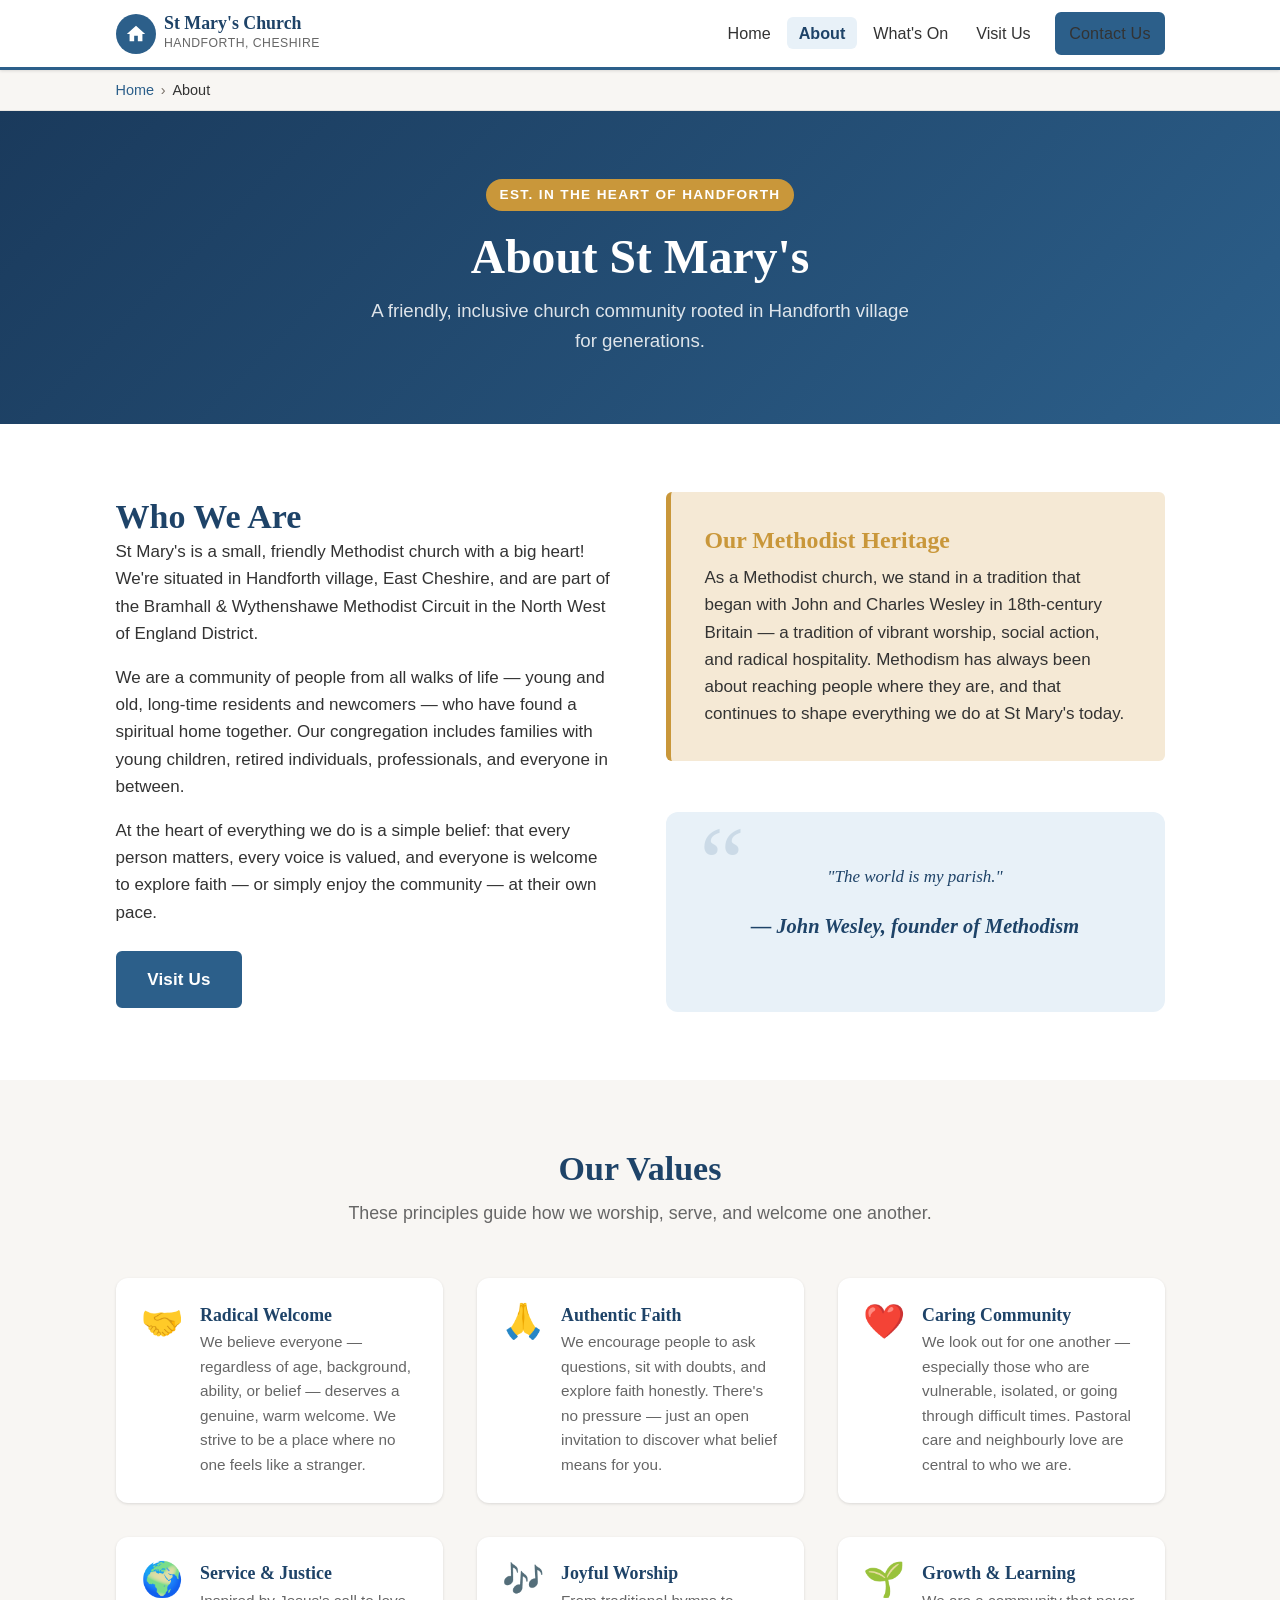
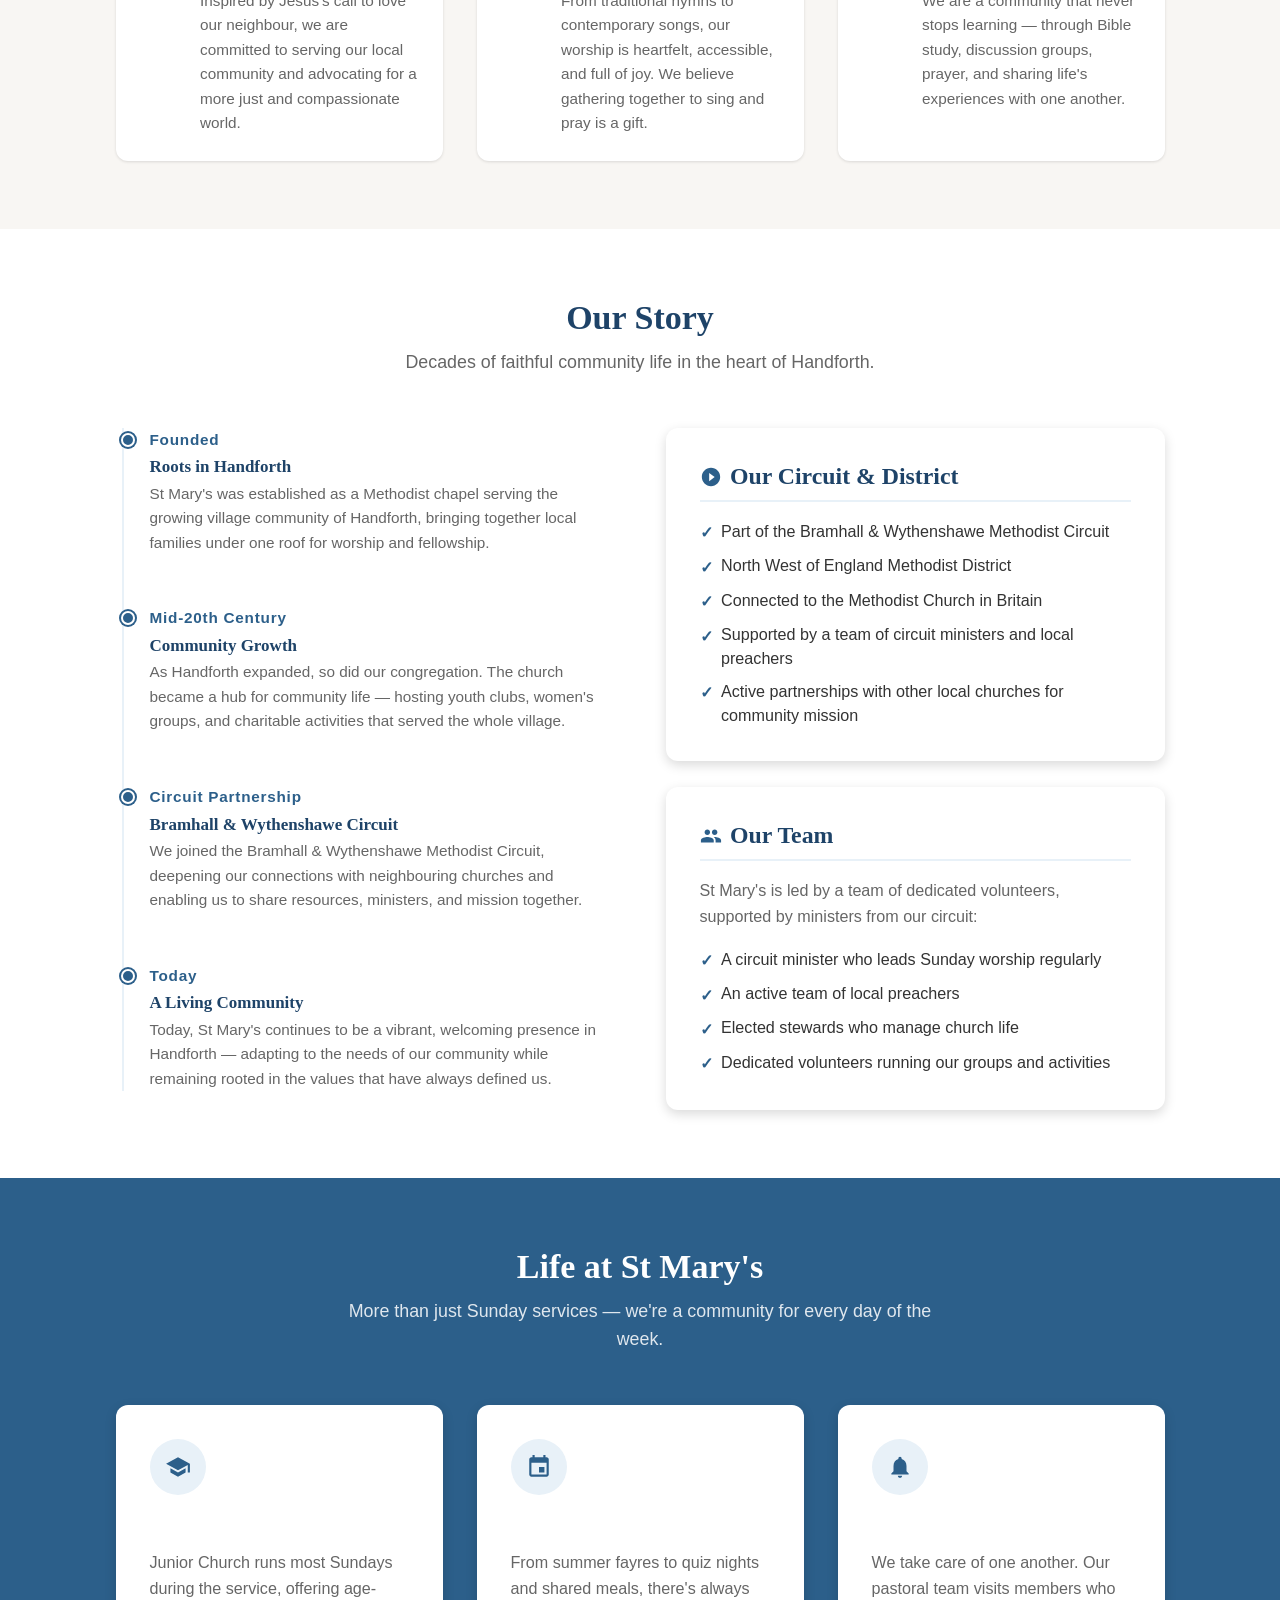
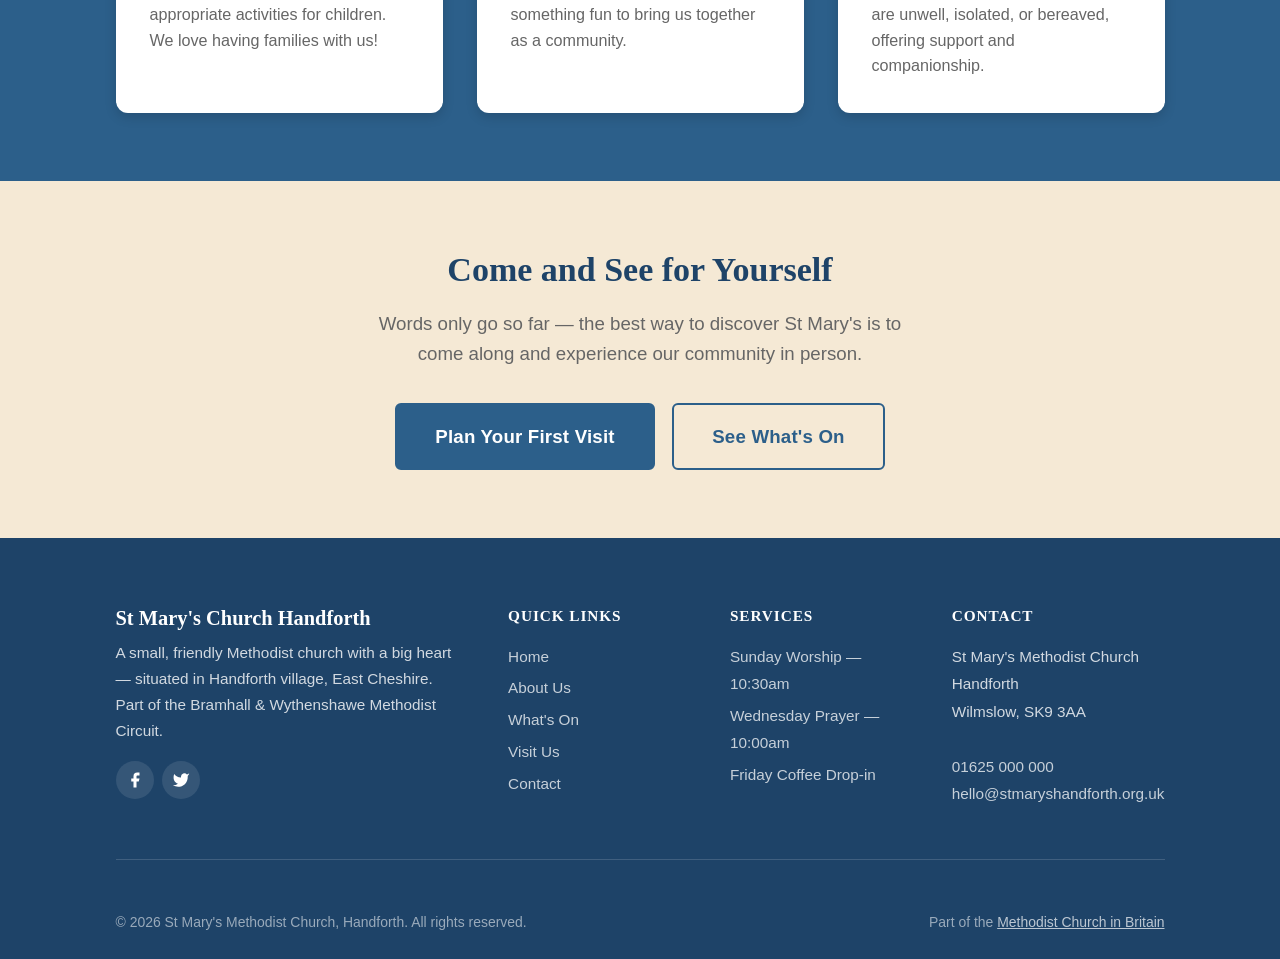
==== about.html @ e6e53d48 "Create multi-page website for St Mary's Church Handforth Agent-Logs-Url: https://github.com/TopG85/s" ====
<!DOCTYPE html>
<html lang="en-GB">
<head>
  <meta charset="UTF-8">
  <meta name="viewport" content="width=device-width, initial-scale=1.0">
  <meta name="description" content="Learn about St Mary's Church Handforth — our history, values, and the welcoming community we have built together in East Cheshire.">
  <title>About Us | St Mary's Church Handforth</title>
  <link rel="stylesheet" href="css/style.css">
</head>
<body>

  <!-- Skip Link -->
  <a class="skip-link" href="#main-content">Skip to main content</a>

  <!-- Navigation -->
  <nav class="site-nav" aria-label="Main navigation">
    <div class="nav-inner">
      <a href="index.html" class="nav-brand" aria-label="St Mary's Church Handforth — Home">
        <div class="nav-brand-icon" aria-hidden="true">
          <svg viewBox="0 0 24 24" xmlns="http://www.w3.org/2000/svg" aria-hidden="true">
            <path d="M10 20v-6h4v6h5v-8h3L12 3 2 12h3v8z"/>
          </svg>
        </div>
        <div class="nav-brand-text">
          <strong>St Mary's Church</strong>
          <span>Handforth, Cheshire</span>
        </div>
      </a>

      <button class="nav-toggle" aria-controls="nav-menu" aria-expanded="false" aria-label="Open navigation menu">
        <div class="hamburger" aria-hidden="true">
          <span></span><span></span><span></span>
        </div>
      </button>

      <ul class="nav-links" id="nav-menu" role="list">
        <li><a href="index.html">Home</a></li>
        <li><a href="about.html" class="active" aria-current="page">About</a></li>
        <li><a href="whats-on.html">What's On</a></li>
        <li><a href="visit.html">Visit Us</a></li>
        <li><a href="contact.html" class="btn btn--primary nav-cta">Contact Us</a></li>
      </ul>
    </div>
  </nav>

  <!-- Breadcrumb -->
  <nav class="breadcrumb" aria-label="Breadcrumb">
    <div class="container">
      <ol role="list">
        <li><a href="index.html">Home</a></li>
        <li><span aria-current="page">About</span></li>
      </ol>
    </div>
  </nav>

  <!-- Main Content -->
  <main id="main-content">

    <!-- Page Hero -->
    <section class="page-hero" aria-labelledby="page-hero-heading">
      <div class="container">
        <div class="hero-eyebrow">Est. in the heart of Handforth</div>
        <h1 id="page-hero-heading">About St Mary's</h1>
        <p>A friendly, inclusive church community rooted in Handforth village for generations.</p>
      </div>
    </section>

    <!-- Introduction -->
    <section class="section" aria-labelledby="intro-heading">
      <div class="container">
        <div class="grid-2" style="align-items:center; gap:3rem;">
          <div>
            <h2 id="intro-heading">Who We Are</h2>
            <p>
              St Mary's is a small, friendly Methodist church with a big heart! We're situated in Handforth
              village, East Cheshire, and are part of the Bramhall &amp; Wythenshawe Methodist Circuit in the
              North West of England District.
            </p>
            <p>
              We are a community of people from all walks of life — young and old, long-time
              residents and newcomers — who have found a spiritual home together. Our congregation
              includes families with young children, retired individuals, professionals, and
              everyone in between.
            </p>
            <p>
              At the heart of everything we do is a simple belief: that every person matters, every
              voice is valued, and everyone is welcome to explore faith — or simply enjoy the
              community — at their own pace.
            </p>
            <a href="visit.html" class="btn btn--primary" style="margin-top:0.5rem;">Visit Us</a>
          </div>

          <div>
            <div class="welcome-banner">
              <h3>Our Methodist Heritage</h3>
              <p>
                As a Methodist church, we stand in a tradition that began with John and Charles
                Wesley in 18th-century Britain — a tradition of vibrant worship, social action,
                and radical hospitality. Methodism has always been about reaching people where
                they are, and that continues to shape everything we do at St Mary's today.
              </p>
            </div>
            <div class="quote-block" style="margin-top:1.5rem;">
              <p style="font-size:1rem;">"The world is my parish."</p>
              <p class="quote-attribution">— John Wesley, founder of Methodism</p>
            </div>
          </div>
        </div>
      </div>
    </section>

    <!-- Our Values -->
    <section class="section section--alt" aria-labelledby="values-heading">
      <div class="container">
        <div class="section-header">
          <h2 id="values-heading">Our Values</h2>
          <p>These principles guide how we worship, serve, and welcome one another.</p>
        </div>

        <div class="grid-2">
          <div class="value-item">
            <div class="value-icon" aria-hidden="true">🤝</div>
            <div>
              <h3>Radical Welcome</h3>
              <p>We believe everyone — regardless of age, background, ability, or belief — deserves a genuine, warm welcome. We strive to be a place where no one feels like a stranger.</p>
            </div>
          </div>

          <div class="value-item">
            <div class="value-icon" aria-hidden="true">🙏</div>
            <div>
              <h3>Authentic Faith</h3>
              <p>We encourage people to ask questions, sit with doubts, and explore faith honestly. There's no pressure — just an open invitation to discover what belief means for you.</p>
            </div>
          </div>

          <div class="value-item">
            <div class="value-icon" aria-hidden="true">❤️</div>
            <div>
              <h3>Caring Community</h3>
              <p>We look out for one another — especially those who are vulnerable, isolated, or going through difficult times. Pastoral care and neighbourly love are central to who we are.</p>
            </div>
          </div>

          <div class="value-item">
            <div class="value-icon" aria-hidden="true">🌍</div>
            <div>
              <h3>Service &amp; Justice</h3>
              <p>Inspired by Jesus's call to love our neighbour, we are committed to serving our local community and advocating for a more just and compassionate world.</p>
            </div>
          </div>

          <div class="value-item">
            <div class="value-icon" aria-hidden="true">🎶</div>
            <div>
              <h3>Joyful Worship</h3>
              <p>From traditional hymns to contemporary songs, our worship is heartfelt, accessible, and full of joy. We believe gathering together to sing and pray is a gift.</p>
            </div>
          </div>

          <div class="value-item">
            <div class="value-icon" aria-hidden="true">🌱</div>
            <div>
              <h3>Growth &amp; Learning</h3>
              <p>We are a community that never stops learning — through Bible study, discussion groups, prayer, and sharing life's experiences with one another.</p>
            </div>
          </div>
        </div>
      </div>
    </section>

    <!-- Our History -->
    <section class="section" aria-labelledby="history-heading">
      <div class="container">
        <div class="section-header">
          <h2 id="history-heading">Our Story</h2>
          <p>Decades of faithful community life in the heart of Handforth.</p>
        </div>

        <div class="grid-2" style="align-items:start; gap:3rem;">
          <div class="timeline" role="list" aria-label="Church history timeline">
            <div class="timeline-item" role="listitem">
              <div class="timeline-year">Founded</div>
              <h3>Roots in Handforth</h3>
              <p>St Mary's was established as a Methodist chapel serving the growing village community of Handforth, bringing together local families under one roof for worship and fellowship.</p>
            </div>
            <div class="timeline-item" role="listitem">
              <div class="timeline-year">Mid-20th Century</div>
              <h3>Community Growth</h3>
              <p>As Handforth expanded, so did our congregation. The church became a hub for community life — hosting youth clubs, women's groups, and charitable activities that served the whole village.</p>
            </div>
            <div class="timeline-item" role="listitem">
              <div class="timeline-year">Circuit Partnership</div>
              <h3>Bramhall &amp; Wythenshawe Circuit</h3>
              <p>We joined the Bramhall &amp; Wythenshawe Methodist Circuit, deepening our connections with neighbouring churches and enabling us to share resources, ministers, and mission together.</p>
            </div>
            <div class="timeline-item" role="listitem">
              <div class="timeline-year">Today</div>
              <h3>A Living Community</h3>
              <p>Today, St Mary's continues to be a vibrant, welcoming presence in Handforth — adapting to the needs of our community while remaining rooted in the values that have always defined us.</p>
            </div>
          </div>

          <div>
            <div class="info-box">
              <h3>
                <svg viewBox="0 0 24 24" aria-hidden="true"><path d="M12 2C6.48 2 2 6.48 2 12s4.48 10 10 10 10-4.48 10-10S17.52 2 12 2zm-2 14.5v-9l6 4.5-6 4.5z"/></svg>
                Our Circuit &amp; District
              </h3>
              <ul class="info-list">
                <li>Part of the Bramhall &amp; Wythenshawe Methodist Circuit</li>
                <li>North West of England Methodist District</li>
                <li>Connected to the Methodist Church in Britain</li>
                <li>Supported by a team of circuit ministers and local preachers</li>
                <li>Active partnerships with other local churches for community mission</li>
              </ul>
            </div>

            <div class="info-box" style="margin-top:1.5rem;">
              <h3>
                <svg viewBox="0 0 24 24" aria-hidden="true"><path d="M16 11c1.66 0 2.99-1.34 2.99-3S17.66 5 16 5c-1.66 0-3 1.34-3 3s1.34 3 3 3zm-8 0c1.66 0 2.99-1.34 2.99-3S9.66 5 8 5C6.34 5 5 6.34 5 8s1.34 3 3 3zm0 2c-2.33 0-7 1.17-7 3.5V19h14v-2.5c0-2.33-4.67-3.5-7-3.5zm8 0c-.29 0-.62.02-.97.05 1.16.84 1.97 1.97 1.97 3.45V19h6v-2.5c0-2.33-4.67-3.5-7-3.5z"/></svg>
                Our Team
              </h3>
              <p style="color:var(--colour-text-muted); font-size:0.95rem; margin-bottom:1rem;">
                St Mary's is led by a team of dedicated volunteers, supported by ministers from our circuit:
              </p>
              <ul class="info-list">
                <li>A circuit minister who leads Sunday worship regularly</li>
                <li>An active team of local preachers</li>
                <li>Elected stewards who manage church life</li>
                <li>Dedicated volunteers running our groups and activities</li>
              </ul>
            </div>
          </div>
        </div>
      </div>
    </section>

    <!-- Community Life -->
    <section class="section section--primary" aria-labelledby="community-heading">
      <div class="container">
        <div class="section-header">
          <h2 id="community-heading">Life at St Mary's</h2>
          <p>More than just Sunday services — we're a community for every day of the week.</p>
        </div>
        <div class="grid-3">
          <div class="card">
            <div class="card-body">
              <div class="card-icon" aria-hidden="true">
                <svg viewBox="0 0 24 24"><path d="M12 3L1 9l11 6 9-4.91V17h2V9L12 3zM5 13.18v4L12 21l7-3.82v-4L12 17l-7-3.82z"/></svg>
              </div>
              <h3>Families &amp; Children</h3>
              <p>Junior Church runs most Sundays during the service, offering age-appropriate activities for children. We love having families with us!</p>
            </div>
          </div>
          <div class="card">
            <div class="card-body">
              <div class="card-icon" aria-hidden="true">
                <svg viewBox="0 0 24 24"><path d="M17 12h-5v5h5v-5zM16 1v2H8V1H6v2H5c-1.11 0-1.99.9-1.99 2L3 19c0 1.1.89 2 2 2h14c1.1 0 2-.9 2-2V5c0-1.1-.9-2-2-2h-1V1h-2zm3 18H5V8h14v11z"/></svg>
              </div>
              <h3>Social Events</h3>
              <p>From summer fayres to quiz nights and shared meals, there's always something fun to bring us together as a community.</p>
            </div>
          </div>
          <div class="card">
            <div class="card-body">
              <div class="card-icon" aria-hidden="true">
                <svg viewBox="0 0 24 24"><path d="M12 22c1.1 0 2-.9 2-2h-4c0 1.1.9 2 2 2zm6-6v-5c0-3.07-1.64-5.64-4.5-6.32V4c0-.83-.67-1.5-1.5-1.5s-1.5.67-1.5 1.5v.68C7.63 5.36 6 7.92 6 11v5l-2 2v1h16v-1l-2-2z"/></svg>
              </div>
              <h3>Pastoral Care</h3>
              <p>We take care of one another. Our pastoral team visits members who are unwell, isolated, or bereaved, offering support and companionship.</p>
            </div>
          </div>
        </div>
      </div>
    </section>

    <!-- CTA -->
    <section class="section section--accent" aria-labelledby="about-cta-heading">
      <div class="container text-center">
        <h2 id="about-cta-heading">Come and See for Yourself</h2>
        <p style="font-size:1.1rem; color:var(--colour-text-muted); margin:1rem auto 2rem; max-width:540px;">
          Words only go so far — the best way to discover St Mary's is to come along and
          experience our community in person.
        </p>
        <div style="display:flex; gap:1rem; justify-content:center; flex-wrap:wrap;">
          <a href="visit.html" class="btn btn--primary btn--lg">Plan Your First Visit</a>
          <a href="whats-on.html" class="btn btn--outline btn--lg">See What's On</a>
        </div>
      </div>
    </section>

  </main>

  <!-- Footer -->
  <footer class="site-footer" role="contentinfo">
    <div class="container">
      <div class="footer-grid">
        <div class="footer-brand">
          <h3>St Mary's Church Handforth</h3>
          <p>A small, friendly Methodist church with a big heart — situated in Handforth village, East Cheshire. Part of the Bramhall &amp; Wythenshawe Methodist Circuit.</p>
          <div class="footer-social" aria-label="Social media links">
            <a href="#" aria-label="Facebook" title="Visit our Facebook page">
              <svg viewBox="0 0 24 24" aria-hidden="true"><path d="M18 2h-3a5 5 0 00-5 5v3H7v4h3v8h4v-8h3l1-4h-4V7a1 1 0 011-1h3z"/></svg>
            </a>
            <a href="#" aria-label="Twitter / X" title="Follow us on Twitter">
              <svg viewBox="0 0 24 24" aria-hidden="true"><path d="M23 3a10.9 10.9 0 01-3.14 1.53 4.48 4.48 0 00-7.86 3v1A10.66 10.66 0 013 4s-4 9 5 13a11.64 11.64 0 01-7 2c9 5 20 0 20-11.5a4.5 4.5 0 00-.08-.83A7.72 7.72 0 0023 3z"/></svg>
            </a>
          </div>
        </div>
        <div class="footer-col">
          <h4>Quick Links</h4>
          <ul>
            <li><a href="index.html">Home</a></li>
            <li><a href="about.html">About Us</a></li>
            <li><a href="whats-on.html">What's On</a></li>
            <li><a href="visit.html">Visit Us</a></li>
            <li><a href="contact.html">Contact</a></li>
          </ul>
        </div>
        <div class="footer-col">
          <h4>Services</h4>
          <ul>
            <li><a href="visit.html#services">Sunday Worship — 10:30am</a></li>
            <li><a href="visit.html#services">Wednesday Prayer — 10:00am</a></li>
            <li><a href="visit.html#services">Friday Coffee Drop-in</a></li>
          </ul>
        </div>
        <div class="footer-col">
          <h4>Contact</h4>
          <address>
            St Mary's Methodist Church<br>
            Handforth<br>
            Wilmslow, SK9 3AA<br><br>
            <a href="tel:+441625000000">01625 000 000</a><br>
            <a href="mailto:hello@stmaryshandforth.org.uk">hello@stmaryshandforth.org.uk</a>
          </address>
        </div>
      </div>
      <div class="footer-bottom">
        <p>© <span id="footer-year">2025</span> St Mary's Methodist Church, Handforth. All rights reserved.</p>
        <p>Part of the <a href="https://www.methodist.org.uk" style="color:rgba(255,255,255,0.7);" target="_blank" rel="noopener noreferrer">Methodist Church in Britain</a></p>
      </div>
    </div>
  </footer>

  <script src="js/main.js"></script>
  <script>document.getElementById('footer-year').textContent = new Date().getFullYear();</script>
</body>
</html>
---- css/style.css ----
/* ==========================================================================
   St Mary's Church Handforth - Main Stylesheet
   ========================================================================== */

/* --------------------------------------------------------------------------
   CSS Custom Properties (Design Tokens)
   -------------------------------------------------------------------------- */
:root {
  /* Colours */
  --colour-primary:     #2c5f8a;   /* Deep church blue */
  --colour-primary-dk:  #1e4368;
  --colour-primary-lt:  #e8f1f8;
  --colour-accent:      #c9973a;   /* Warm gold */
  --colour-accent-lt:   #f5e9d5;
  --colour-white:       #ffffff;
  --colour-off-white:   #f8f6f3;
  --colour-light-grey:  #e9e6e1;
  --colour-mid-grey:    #787068;
  --colour-dark:        #2a2520;
  --colour-text:        #333333;
  --colour-text-muted:  #666666;
  --colour-success:     #2e7d32;
  --colour-error:       #c62828;

  /* Typography */
  --font-heading:  'Georgia', 'Times New Roman', serif;
  --font-body:     'Segoe UI', Arial, Helvetica, sans-serif;

  /* Spacing */
  --space-xs:   0.25rem;
  --space-sm:   0.5rem;
  --space-md:   1rem;
  --space-lg:   1.5rem;
  --space-xl:   2rem;
  --space-2xl:  3rem;
  --space-3xl:  4rem;

  /* Sizes */
  --max-width:          1100px;
  --nav-height:         70px;
  --border-radius:      6px;
  --border-radius-lg:   12px;

  /* Shadows */
  --shadow-sm:  0 1px 3px rgba(0,0,0,0.12);
  --shadow-md:  0 4px 12px rgba(0,0,0,0.15);
  --shadow-lg:  0 8px 24px rgba(0,0,0,0.18);
  --shadow-focus: 0 0 0 3px rgba(44,95,138,0.4);

  /* Transitions */
  --transition: 0.2s ease;
}

/* --------------------------------------------------------------------------
   Reset & Base
   -------------------------------------------------------------------------- */
*, *::before, *::after {
  box-sizing: border-box;
  margin: 0;
  padding: 0;
}

html {
  scroll-behavior: smooth;
  font-size: 17px; /* slightly larger base for accessibility */
}

body {
  font-family: var(--font-body);
  color: var(--colour-text);
  background-color: var(--colour-white);
  line-height: 1.6;
  -webkit-font-smoothing: antialiased;
}

img {
  max-width: 100%;
  height: auto;
  display: block;
}

a {
  color: var(--colour-primary);
  text-decoration: underline;
}

a:hover {
  color: var(--colour-primary-dk);
}

a:focus-visible {
  outline: 3px solid var(--colour-primary);
  outline-offset: 2px;
  border-radius: 2px;
}

ul, ol {
  list-style: none;
}

h1, h2, h3, h4, h5, h6 {
  font-family: var(--font-heading);
  line-height: 1.25;
  color: var(--colour-primary-dk);
}

h1 { font-size: clamp(1.8rem, 4vw, 2.8rem); }
h2 { font-size: clamp(1.4rem, 3vw, 2rem); }
h3 { font-size: clamp(1.1rem, 2.5vw, 1.4rem); }
h4 { font-size: 1.1rem; }

p { margin-bottom: var(--space-md); }
p:last-child { margin-bottom: 0; }

/* --------------------------------------------------------------------------
   Skip Link (Accessibility)
   -------------------------------------------------------------------------- */
.skip-link {
  position: absolute;
  top: -100%;
  left: 0;
  background: var(--colour-primary);
  color: var(--colour-white);
  padding: var(--space-sm) var(--space-md);
  z-index: 9999;
  text-decoration: none;
  font-weight: 600;
  border-radius: 0 0 var(--border-radius) 0;
}

.skip-link:focus {
  top: 0;
}

/* --------------------------------------------------------------------------
   Layout Utilities
   -------------------------------------------------------------------------- */
.container {
  max-width: var(--max-width);
  margin: 0 auto;
  padding: 0 var(--space-lg);
}

.section {
  padding: var(--space-3xl) 0;
}

.section--alt {
  background-color: var(--colour-off-white);
}

.section--primary {
  background-color: var(--colour-primary);
  color: var(--colour-white);
}

.section--primary h2,
.section--primary h3,
.section--primary p {
  color: var(--colour-white);
}

.section--accent {
  background-color: var(--colour-accent-lt);
}

.section-header {
  text-align: center;
  margin-bottom: var(--space-2xl);
}

.section-header h2 {
  margin-bottom: var(--space-sm);
}

.section-header p {
  color: var(--colour-text-muted);
  font-size: 1.05rem;
  max-width: 600px;
  margin: 0 auto;
}

.section--primary .section-header p {
  color: rgba(255,255,255,0.85);
}

.grid-2 {
  display: grid;
  grid-template-columns: repeat(auto-fit, minmax(280px, 1fr));
  gap: var(--space-xl);
}

.grid-3 {
  display: grid;
  grid-template-columns: repeat(auto-fit, minmax(240px, 1fr));
  gap: var(--space-xl);
}

.grid-4 {
  display: grid;
  grid-template-columns: repeat(auto-fit, minmax(200px, 1fr));
  gap: var(--space-lg);
}

.flex-center {
  display: flex;
  align-items: center;
  justify-content: center;
}

.flex-between {
  display: flex;
  align-items: center;
  justify-content: space-between;
}

.text-center { text-align: center; }
.text-muted  { color: var(--colour-text-muted); }

/* --------------------------------------------------------------------------
   Buttons
   -------------------------------------------------------------------------- */
.btn {
  display: inline-block;
  padding: 0.75rem 1.75rem;
  border-radius: var(--border-radius);
  font-family: var(--font-body);
  font-size: 1rem;
  font-weight: 600;
  text-decoration: none;
  border: 2px solid transparent;
  cursor: pointer;
  transition: background-color var(--transition), color var(--transition),
              border-color var(--transition), box-shadow var(--transition);
  letter-spacing: 0.01em;
}

.btn:focus-visible {
  box-shadow: var(--shadow-focus);
  outline: none;
}

.btn--primary {
  background-color: var(--colour-primary);
  color: var(--colour-white);
  border-color: var(--colour-primary);
}

.btn--primary:hover {
  background-color: var(--colour-primary-dk);
  border-color: var(--colour-primary-dk);
  color: var(--colour-white);
}

.btn--accent {
  background-color: var(--colour-accent);
  color: var(--colour-white);
  border-color: var(--colour-accent);
}

.btn--accent:hover {
  background-color: #b5832e;
  border-color: #b5832e;
  color: var(--colour-white);
}

.btn--outline {
  background-color: transparent;
  color: var(--colour-primary);
  border-color: var(--colour-primary);
}

.btn--outline:hover {
  background-color: var(--colour-primary);
  color: var(--colour-white);
}

.btn--outline-white {
  background-color: transparent;
  color: var(--colour-white);
  border-color: var(--colour-white);
}

.btn--outline-white:hover {
  background-color: var(--colour-white);
  color: var(--colour-primary);
}

.btn--lg {
  padding: 1rem 2.25rem;
  font-size: 1.1rem;
}

/* --------------------------------------------------------------------------
   Navigation
   -------------------------------------------------------------------------- */
.site-nav {
  position: sticky;
  top: 0;
  z-index: 1000;
  background-color: var(--colour-white);
  border-bottom: 3px solid var(--colour-primary);
  box-shadow: var(--shadow-sm);
  height: var(--nav-height);
}

.nav-inner {
  max-width: var(--max-width);
  margin: 0 auto;
  padding: 0 var(--space-lg);
  height: 100%;
  display: flex;
  align-items: center;
  justify-content: space-between;
}

.nav-brand {
  display: flex;
  align-items: center;
  gap: var(--space-sm);
  text-decoration: none;
  color: var(--colour-primary-dk);
}

.nav-brand-icon {
  width: 40px;
  height: 40px;
  background-color: var(--colour-primary);
  border-radius: 50%;
  display: flex;
  align-items: center;
  justify-content: center;
  flex-shrink: 0;
}

.nav-brand-icon svg {
  width: 22px;
  height: 22px;
  fill: var(--colour-white);
}

.nav-brand-text {
  display: flex;
  flex-direction: column;
}

.nav-brand-text strong {
  font-family: var(--font-heading);
  font-size: 1.05rem;
  line-height: 1.2;
  color: var(--colour-primary-dk);
}

.nav-brand-text span {
  font-size: 0.72rem;
  color: var(--colour-text-muted);
  letter-spacing: 0.04em;
  text-transform: uppercase;
}

.nav-links {
  display: flex;
  align-items: center;
  gap: var(--space-xs);
}

.nav-links a {
  text-decoration: none;
  color: var(--colour-text);
  font-size: 0.95rem;
  font-weight: 500;
  padding: 0.4rem 0.7rem;
  border-radius: var(--border-radius);
  transition: background-color var(--transition), color var(--transition);
}

.nav-links a:hover,
.nav-links a.active {
  background-color: var(--colour-primary-lt);
  color: var(--colour-primary-dk);
}

.nav-links a.active {
  font-weight: 600;
}

.nav-cta {
  margin-left: var(--space-sm);
}

/* Hamburger */
.nav-toggle {
  display: none;
  background: none;
  border: none;
  cursor: pointer;
  padding: var(--space-sm);
  border-radius: var(--border-radius);
  transition: background-color var(--transition);
}

.nav-toggle:hover {
  background-color: var(--colour-primary-lt);
}

.nav-toggle:focus-visible {
  box-shadow: var(--shadow-focus);
  outline: none;
}

.hamburger {
  display: flex;
  flex-direction: column;
  gap: 5px;
  width: 24px;
}

.hamburger span {
  display: block;
  height: 2px;
  background-color: var(--colour-primary-dk);
  border-radius: 2px;
  transition: transform var(--transition), opacity var(--transition);
}

.nav-toggle[aria-expanded="true"] .hamburger span:nth-child(1) {
  transform: translateY(7px) rotate(45deg);
}
.nav-toggle[aria-expanded="true"] .hamburger span:nth-child(2) {
  opacity: 0;
}
.nav-toggle[aria-expanded="true"] .hamburger span:nth-child(3) {
  transform: translateY(-7px) rotate(-45deg);
}

/* --------------------------------------------------------------------------
   Mobile Navigation
   -------------------------------------------------------------------------- */
@media (max-width: 768px) {
  .nav-toggle {
    display: block;
  }

  .nav-links {
    display: none;
    position: absolute;
    top: var(--nav-height);
    left: 0;
    right: 0;
    background-color: var(--colour-white);
    flex-direction: column;
    align-items: stretch;
    padding: var(--space-md);
    border-bottom: 3px solid var(--colour-primary);
    box-shadow: var(--shadow-md);
    gap: var(--space-xs);
  }

  .nav-links.is-open {
    display: flex;
  }

  .nav-links a {
    padding: 0.75rem var(--space-md);
    font-size: 1rem;
    border-radius: var(--border-radius);
  }

  .nav-cta {
    margin-left: 0;
    margin-top: var(--space-sm);
  }

  .nav-cta .btn {
    display: block;
    text-align: center;
    width: 100%;
  }
}

/* --------------------------------------------------------------------------
   Hero Section
   -------------------------------------------------------------------------- */
.hero {
  position: relative;
  min-height: 520px;
  display: flex;
  align-items: center;
  background-color: var(--colour-primary-dk);
  overflow: hidden;
}

.hero-bg {
  position: absolute;
  inset: 0;
  background: linear-gradient(135deg, #1a3a5c 0%, #2c5f8a 50%, #1e4368 100%);
}

/* Decorative circles */
.hero-bg::before,
.hero-bg::after {
  content: '';
  position: absolute;
  border-radius: 50%;
  opacity: 0.08;
  background-color: var(--colour-white);
}
.hero-bg::before {
  width: 500px;
  height: 500px;
  top: -200px;
  right: -100px;
}
.hero-bg::after {
  width: 300px;
  height: 300px;
  bottom: -100px;
  left: -80px;
}

.hero-content {
  position: relative;
  z-index: 1;
  max-width: var(--max-width);
  margin: 0 auto;
  padding: var(--space-3xl) var(--space-lg);
  color: var(--colour-white);
}

.hero-eyebrow {
  display: inline-block;
  background-color: var(--colour-accent);
  color: var(--colour-white);
  font-size: 0.8rem;
  font-weight: 700;
  letter-spacing: 0.1em;
  text-transform: uppercase;
  padding: 0.3rem 0.8rem;
  border-radius: 20px;
  margin-bottom: var(--space-md);
}

.hero h1 {
  color: var(--colour-white);
  max-width: 680px;
  margin-bottom: var(--space-lg);
}

.hero-subtitle {
  font-size: 1.2rem;
  color: rgba(255,255,255,0.88);
  max-width: 560px;
  margin-bottom: var(--space-xl);
  line-height: 1.65;
}

.hero-actions {
  display: flex;
  gap: var(--space-md);
  flex-wrap: wrap;
}

/* Page Hero (smaller, for inner pages) */
.page-hero {
  background: linear-gradient(135deg, #1a3a5c 0%, #2c5f8a 100%);
  padding: var(--space-3xl) 0;
  color: var(--colour-white);
  text-align: center;
}

.page-hero h1 {
  color: var(--colour-white);
  margin-bottom: var(--space-sm);
}

.page-hero p {
  color: rgba(255,255,255,0.85);
  font-size: 1.1rem;
  max-width: 560px;
  margin: 0 auto;
}

/* --------------------------------------------------------------------------
   Card Components
   -------------------------------------------------------------------------- */
.card {
  background-color: var(--colour-white);
  border-radius: var(--border-radius-lg);
  box-shadow: var(--shadow-md);
  overflow: hidden;
  transition: transform var(--transition), box-shadow var(--transition);
}

.card:hover {
  transform: translateY(-3px);
  box-shadow: var(--shadow-lg);
}

.card-body {
  padding: var(--space-xl);
}

.card-icon {
  width: 56px;
  height: 56px;
  border-radius: 50%;
  background-color: var(--colour-primary-lt);
  display: flex;
  align-items: center;
  justify-content: center;
  margin-bottom: var(--space-md);
  flex-shrink: 0;
}

.card-icon svg {
  width: 26px;
  height: 26px;
  fill: var(--colour-primary);
}

.card h3 {
  margin-bottom: var(--space-sm);
}

.card p {
  color: var(--colour-text-muted);
  font-size: 0.95rem;
}

/* --------------------------------------------------------------------------
   Service Times Panel
   -------------------------------------------------------------------------- */
.service-times-panel {
  background-color: var(--colour-white);
  border-radius: var(--border-radius-lg);
  box-shadow: var(--shadow-lg);
  overflow: hidden;
}

.service-times-header {
  background-color: var(--colour-primary);
  color: var(--colour-white);
  padding: var(--space-lg) var(--space-xl);
  display: flex;
  align-items: center;
  gap: var(--space-sm);
}

.service-times-header svg {
  width: 22px;
  height: 22px;
  fill: var(--colour-white);
  flex-shrink: 0;
}

.service-times-header h3 {
  color: var(--colour-white);
  font-size: 1.1rem;
}

.service-time-row {
  display: flex;
  align-items: center;
  justify-content: space-between;
  padding: var(--space-md) var(--space-xl);
  border-bottom: 1px solid var(--colour-light-grey);
  gap: var(--space-md);
  flex-wrap: wrap;
}

.service-time-row:last-child {
  border-bottom: none;
}

.service-day {
  font-weight: 700;
  color: var(--colour-primary-dk);
  min-width: 100px;
}

.service-name {
  flex: 1;
  color: var(--colour-text);
}

.service-time-badge {
  background-color: var(--colour-primary-lt);
  color: var(--colour-primary);
  font-weight: 600;
  font-size: 0.9rem;
  padding: 0.25rem 0.75rem;
  border-radius: 20px;
  white-space: nowrap;
}

/* --------------------------------------------------------------------------
   Quick Links (Home)
   -------------------------------------------------------------------------- */
.quick-link-card {
  background-color: var(--colour-white);
  border-radius: var(--border-radius-lg);
  padding: var(--space-xl);
  text-align: center;
  box-shadow: var(--shadow-md);
  text-decoration: none;
  color: inherit;
  transition: transform var(--transition), box-shadow var(--transition);
  display: block;
  border-top: 4px solid var(--colour-primary);
}

.quick-link-card:hover {
  transform: translateY(-4px);
  box-shadow: var(--shadow-lg);
  color: inherit;
}

.quick-link-icon {
  width: 64px;
  height: 64px;
  border-radius: 50%;
  background-color: var(--colour-primary-lt);
  display: flex;
  align-items: center;
  justify-content: center;
  margin: 0 auto var(--space-md);
}

.quick-link-icon svg {
  width: 30px;
  height: 30px;
  fill: var(--colour-primary);
}

.quick-link-card h3 {
  font-size: 1.05rem;
  margin-bottom: var(--space-xs);
}

.quick-link-card p {
  color: var(--colour-text-muted);
  font-size: 0.9rem;
  margin: 0;
}

/* --------------------------------------------------------------------------
   Welcome Banner
   -------------------------------------------------------------------------- */
.welcome-banner {
  background-color: var(--colour-accent-lt);
  border-left: 5px solid var(--colour-accent);
  border-radius: var(--border-radius);
  padding: var(--space-xl);
  margin-bottom: var(--space-2xl);
}

.welcome-banner h3 {
  color: var(--colour-accent);
  margin-bottom: var(--space-sm);
}

/* --------------------------------------------------------------------------
   Event Cards
   -------------------------------------------------------------------------- */
.event-card {
  background-color: var(--colour-white);
  border-radius: var(--border-radius-lg);
  box-shadow: var(--shadow-md);
  overflow: hidden;
  display: flex;
  flex-direction: column;
  transition: transform var(--transition), box-shadow var(--transition);
}

.event-card:hover {
  transform: translateY(-3px);
  box-shadow: var(--shadow-lg);
}

.event-card-date {
  background-color: var(--colour-primary);
  color: var(--colour-white);
  text-align: center;
  padding: var(--space-md);
  min-width: 80px;
}

.event-card-date .day {
  font-size: 2rem;
  font-weight: 700;
  font-family: var(--font-heading);
  line-height: 1;
}

.event-card-date .month {
  font-size: 0.8rem;
  text-transform: uppercase;
  letter-spacing: 0.06em;
  opacity: 0.85;
}

.event-card-body {
  padding: var(--space-lg);
  flex: 1;
}

.event-tag {
  display: inline-block;
  background-color: var(--colour-primary-lt);
  color: var(--colour-primary);
  font-size: 0.75rem;
  font-weight: 700;
  letter-spacing: 0.06em;
  text-transform: uppercase;
  padding: 0.2rem 0.6rem;
  border-radius: 20px;
  margin-bottom: var(--space-sm);
}

.event-tag--youth { background-color: #e8f5e9; color: #2e7d32; }
.event-tag--community { background-color: #fff3e0; color: #e65100; }
.event-tag--worship { background-color: var(--colour-primary-lt); color: var(--colour-primary); }
.event-tag--social { background-color: #fce4ec; color: #c62828; }
.event-tag--prayer { background-color: #f3e5f5; color: #6a1b9a; }

.event-card h3 {
  font-size: 1.05rem;
  margin-bottom: var(--space-xs);
}

.event-meta {
  display: flex;
  gap: var(--space-md);
  margin-top: var(--space-sm);
  flex-wrap: wrap;
}

.event-meta span {
  display: flex;
  align-items: center;
  gap: 0.3rem;
  font-size: 0.85rem;
  color: var(--colour-text-muted);
}

.event-meta svg {
  width: 14px;
  height: 14px;
  fill: var(--colour-text-muted);
  flex-shrink: 0;
}

/* Horizontal event card layout */
.event-card--horizontal {
  flex-direction: row;
}

.event-card--horizontal .event-card-date {
  display: flex;
  flex-direction: column;
  align-items: center;
  justify-content: center;
}

/* --------------------------------------------------------------------------
   Group Cards (What's On)
   -------------------------------------------------------------------------- */
.group-card {
  background-color: var(--colour-white);
  border-radius: var(--border-radius-lg);
  padding: var(--space-xl);
  box-shadow: var(--shadow-md);
  border-top: 4px solid var(--colour-primary);
}

.group-card--accent { border-top-color: var(--colour-accent); }
.group-card--green  { border-top-color: #2e7d32; }
.group-card--purple { border-top-color: #6a1b9a; }
.group-card--orange { border-top-color: #e65100; }

.group-card h3 {
  margin-bottom: var(--space-xs);
}

.group-card .group-when {
  font-size: 0.9rem;
  color: var(--colour-primary);
  font-weight: 600;
  margin-bottom: var(--space-md);
}

.group-card p {
  color: var(--colour-text-muted);
  font-size: 0.95rem;
}

/* --------------------------------------------------------------------------
   Visit Us - Info Boxes
   -------------------------------------------------------------------------- */
.info-box {
  background-color: var(--colour-white);
  border-radius: var(--border-radius-lg);
  padding: var(--space-xl);
  box-shadow: var(--shadow-md);
}

.info-box h3 {
  display: flex;
  align-items: center;
  gap: var(--space-sm);
  margin-bottom: var(--space-md);
  padding-bottom: var(--space-sm);
  border-bottom: 2px solid var(--colour-primary-lt);
}

.info-box h3 svg {
  width: 22px;
  height: 22px;
  fill: var(--colour-primary);
  flex-shrink: 0;
}

.info-list {
  display: flex;
  flex-direction: column;
  gap: var(--space-sm);
}

.info-list li {
  display: flex;
  align-items: flex-start;
  gap: var(--space-sm);
  font-size: 0.95rem;
  line-height: 1.5;
}

.info-list li::before {
  content: '✓';
  color: var(--colour-primary);
  font-weight: 700;
  flex-shrink: 0;
  margin-top: 0.1em;
}

/* --------------------------------------------------------------------------
   Map Placeholder
   -------------------------------------------------------------------------- */
.map-container {
  border-radius: var(--border-radius-lg);
  overflow: hidden;
  box-shadow: var(--shadow-md);
  position: relative;
  background-color: var(--colour-primary-lt);
  min-height: 380px;
}

.map-container iframe {
  width: 100%;
  height: 380px;
  border: none;
  display: block;
}

.map-placeholder {
  display: flex;
  flex-direction: column;
  align-items: center;
  justify-content: center;
  height: 380px;
  text-align: center;
  padding: var(--space-xl);
  gap: var(--space-md);
}

.map-placeholder svg {
  width: 56px;
  height: 56px;
  fill: var(--colour-primary);
  opacity: 0.5;
}

.map-placeholder p {
  color: var(--colour-text-muted);
  font-size: 0.95rem;
}

.map-placeholder a {
  font-weight: 600;
}

/* --------------------------------------------------------------------------
   Contact Form
   -------------------------------------------------------------------------- */
.contact-form {
  background-color: var(--colour-white);
  border-radius: var(--border-radius-lg);
  padding: var(--space-2xl);
  box-shadow: var(--shadow-md);
}

.form-group {
  margin-bottom: var(--space-lg);
}

.form-group label {
  display: block;
  font-weight: 600;
  margin-bottom: var(--space-xs);
  color: var(--colour-primary-dk);
  font-size: 0.95rem;
}

.form-group label .required {
  color: var(--colour-error);
  margin-left: 0.2rem;
}

.form-control {
  display: block;
  width: 100%;
  padding: 0.7rem var(--space-md);
  border: 2px solid var(--colour-light-grey);
  border-radius: var(--border-radius);
  font-family: var(--font-body);
  font-size: 1rem;
  color: var(--colour-text);
  background-color: var(--colour-white);
  transition: border-color var(--transition), box-shadow var(--transition);
}

.form-control:focus {
  border-color: var(--colour-primary);
  box-shadow: var(--shadow-focus);
  outline: none;
}

textarea.form-control {
  resize: vertical;
  min-height: 140px;
}

.form-row {
  display: grid;
  grid-template-columns: 1fr 1fr;
  gap: var(--space-lg);
}

.form-success {
  display: none;
  background-color: #e8f5e9;
  border: 2px solid #2e7d32;
  border-radius: var(--border-radius);
  padding: var(--space-lg);
  text-align: center;
  color: var(--colour-success);
  font-weight: 600;
  margin-top: var(--space-md);
}

.form-success.is-visible {
  display: block;
}

/* --------------------------------------------------------------------------
   Contact Detail Cards
   -------------------------------------------------------------------------- */
.contact-detail-card {
  display: flex;
  align-items: flex-start;
  gap: var(--space-md);
  background-color: var(--colour-white);
  border-radius: var(--border-radius-lg);
  padding: var(--space-xl);
  box-shadow: var(--shadow-md);
}

.contact-detail-icon {
  width: 48px;
  height: 48px;
  border-radius: 50%;
  background-color: var(--colour-primary-lt);
  display: flex;
  align-items: center;
  justify-content: center;
  flex-shrink: 0;
}

.contact-detail-icon svg {
  width: 22px;
  height: 22px;
  fill: var(--colour-primary);
}

.contact-detail-card h4 {
  color: var(--colour-primary-dk);
  margin-bottom: var(--space-xs);
  font-size: 0.95rem;
  text-transform: uppercase;
  letter-spacing: 0.04em;
}

.contact-detail-card p, .contact-detail-card a {
  color: var(--colour-text);
  font-size: 0.95rem;
  text-decoration: none;
  line-height: 1.5;
}

.contact-detail-card a:hover {
  text-decoration: underline;
}

/* --------------------------------------------------------------------------
   Testimonial / Quote
   -------------------------------------------------------------------------- */
.quote-block {
  background-color: var(--colour-primary-lt);
  border-radius: var(--border-radius-lg);
  padding: var(--space-2xl);
  text-align: center;
  position: relative;
}

.quote-block::before {
  content: '\201C';
  font-family: var(--font-heading);
  font-size: 6rem;
  color: var(--colour-primary);
  opacity: 0.15;
  position: absolute;
  top: 0;
  left: var(--space-xl);
  line-height: 1;
}

.quote-block p {
  font-size: 1.2rem;
  font-family: var(--font-heading);
  color: var(--colour-primary-dk);
  font-style: italic;
  line-height: 1.7;
  max-width: 700px;
  margin: 0 auto var(--space-md);
}

.quote-attribution {
  font-size: 0.9rem;
  font-weight: 600;
  color: var(--colour-text-muted);
}

/* --------------------------------------------------------------------------
   Values Section
   -------------------------------------------------------------------------- */
.value-item {
  display: flex;
  gap: var(--space-md);
  align-items: flex-start;
  padding: var(--space-lg);
  background-color: var(--colour-white);
  border-radius: var(--border-radius-lg);
  box-shadow: var(--shadow-sm);
}

.value-icon {
  font-size: 2rem;
  flex-shrink: 0;
  line-height: 1;
}

.value-item h3 {
  font-size: 1.05rem;
  margin-bottom: var(--space-xs);
}

.value-item p {
  color: var(--colour-text-muted);
  font-size: 0.9rem;
  margin: 0;
}

/* --------------------------------------------------------------------------
   History / Timeline
   -------------------------------------------------------------------------- */
.timeline {
  position: relative;
  padding-left: 2rem;
}

.timeline::before {
  content: '';
  position: absolute;
  left: 0.4rem;
  top: 0;
  bottom: 0;
  width: 2px;
  background-color: var(--colour-primary-lt);
}

.timeline-item {
  position: relative;
  padding-bottom: var(--space-2xl);
}

.timeline-item:last-child {
  padding-bottom: 0;
}

.timeline-item::before {
  content: '';
  position: absolute;
  left: -1.7rem;
  top: 0.3rem;
  width: 14px;
  height: 14px;
  border-radius: 50%;
  background-color: var(--colour-primary);
  border: 2px solid var(--colour-white);
  box-shadow: 0 0 0 2px var(--colour-primary);
}

.timeline-year {
  font-weight: 700;
  color: var(--colour-primary);
  font-size: 0.9rem;
  letter-spacing: 0.05em;
  margin-bottom: var(--space-xs);
}

.timeline-item h3 {
  font-size: 1rem;
  margin-bottom: var(--space-xs);
}

.timeline-item p {
  color: var(--colour-text-muted);
  font-size: 0.9rem;
  margin: 0;
}

/* --------------------------------------------------------------------------
   FAQ / Accordion
   -------------------------------------------------------------------------- */
.faq-item {
  border: 1px solid var(--colour-light-grey);
  border-radius: var(--border-radius);
  overflow: hidden;
  margin-bottom: var(--space-sm);
}

.faq-question {
  width: 100%;
  text-align: left;
  background-color: var(--colour-white);
  border: none;
  padding: var(--space-lg);
  font-family: var(--font-body);
  font-size: 1rem;
  font-weight: 600;
  color: var(--colour-primary-dk);
  cursor: pointer;
  display: flex;
  align-items: center;
  justify-content: space-between;
  gap: var(--space-md);
  transition: background-color var(--transition);
}

.faq-question:hover {
  background-color: var(--colour-primary-lt);
}

.faq-question:focus-visible {
  box-shadow: var(--shadow-focus);
  outline: none;
}

.faq-arrow {
  width: 20px;
  height: 20px;
  fill: var(--colour-primary);
  flex-shrink: 0;
  transition: transform var(--transition);
}

.faq-item.is-open .faq-arrow {
  transform: rotate(180deg);
}

.faq-answer {
  max-height: 0;
  overflow: hidden;
  transition: max-height 0.3s ease;
  background-color: var(--colour-off-white);
}

.faq-answer-inner {
  padding: var(--space-lg);
  color: var(--colour-text-muted);
  font-size: 0.95rem;
  line-height: 1.7;
}

.faq-item.is-open .faq-answer {
  max-height: 400px;
}

/* --------------------------------------------------------------------------
   Breadcrumb
   -------------------------------------------------------------------------- */
.breadcrumb {
  padding: var(--space-sm) 0;
  font-size: 0.85rem;
  color: var(--colour-text-muted);
  background-color: var(--colour-off-white);
  border-bottom: 1px solid var(--colour-light-grey);
}

.breadcrumb ol {
  display: flex;
  align-items: center;
  gap: 0.4rem;
  flex-wrap: wrap;
}

.breadcrumb li::after {
  content: '›';
  margin-left: 0.4rem;
  color: var(--colour-mid-grey);
}

.breadcrumb li:last-child::after {
  display: none;
}

.breadcrumb a {
  color: var(--colour-primary);
  text-decoration: none;
}

.breadcrumb a:hover {
  text-decoration: underline;
}

.breadcrumb [aria-current="page"] {
  color: var(--colour-text);
  font-weight: 500;
}

/* --------------------------------------------------------------------------
   Footer
   -------------------------------------------------------------------------- */
.site-footer {
  background-color: var(--colour-primary-dk);
  color: rgba(255,255,255,0.8);
  padding: var(--space-3xl) 0 var(--space-lg);
}

.footer-grid {
  display: grid;
  grid-template-columns: 2fr 1fr 1fr 1fr;
  gap: var(--space-2xl);
  margin-bottom: var(--space-2xl);
  padding-bottom: var(--space-2xl);
  border-bottom: 1px solid rgba(255,255,255,0.15);
}

.footer-brand h3 {
  color: var(--colour-white);
  font-size: 1.2rem;
  margin-bottom: var(--space-sm);
}

.footer-brand p {
  font-size: 0.9rem;
  line-height: 1.7;
  margin-bottom: var(--space-md);
}

.footer-social {
  display: flex;
  gap: var(--space-sm);
}

.footer-social a {
  width: 38px;
  height: 38px;
  border-radius: 50%;
  background-color: rgba(255,255,255,0.1);
  display: flex;
  align-items: center;
  justify-content: center;
  transition: background-color var(--transition);
  color: var(--colour-white);
  text-decoration: none;
}

.footer-social a:hover {
  background-color: var(--colour-accent);
}

.footer-social svg {
  width: 18px;
  height: 18px;
  fill: var(--colour-white);
}

.footer-col h4 {
  color: var(--colour-white);
  font-size: 0.9rem;
  letter-spacing: 0.06em;
  text-transform: uppercase;
  margin-bottom: var(--space-md);
}

.footer-col ul {
  display: flex;
  flex-direction: column;
  gap: var(--space-xs);
}

.footer-col a {
  color: rgba(255,255,255,0.75);
  text-decoration: none;
  font-size: 0.9rem;
  transition: color var(--transition);
  line-height: 1.8;
}

.footer-col a:hover {
  color: var(--colour-white);
}

.footer-col address {
  font-style: normal;
  font-size: 0.9rem;
  line-height: 1.8;
}

.footer-bottom {
  display: flex;
  align-items: center;
  justify-content: space-between;
  flex-wrap: wrap;
  gap: var(--space-sm);
}

.footer-bottom p {
  font-size: 0.82rem;
  margin: 0;
  color: rgba(255,255,255,0.55);
}

/* --------------------------------------------------------------------------
   Notice / Alert Banner
   -------------------------------------------------------------------------- */
.notice-bar {
  background-color: var(--colour-accent);
  color: var(--colour-white);
  text-align: center;
  padding: 0.6rem var(--space-md);
  font-size: 0.9rem;
  font-weight: 600;
}

.notice-bar a {
  color: var(--colour-white);
  text-decoration: underline;
}

/* --------------------------------------------------------------------------
   Stat / Number Highlights
   -------------------------------------------------------------------------- */
.stat-item {
  text-align: center;
  padding: var(--space-xl);
}

.stat-number {
  font-size: 3rem;
  font-weight: 700;
  font-family: var(--font-heading);
  color: var(--colour-accent);
  line-height: 1;
  display: block;
  margin-bottom: var(--space-xs);
}

.stat-label {
  font-size: 1rem;
  color: var(--colour-white);
  opacity: 0.9;
}

/* --------------------------------------------------------------------------
   Responsive Adjustments
   -------------------------------------------------------------------------- */
@media (max-width: 900px) {
  .footer-grid {
    grid-template-columns: 1fr 1fr;
  }

  .footer-brand {
    grid-column: 1 / -1;
  }
}

@media (max-width: 640px) {
  html { font-size: 16px; }

  .section { padding: var(--space-2xl) 0; }

  .hero { min-height: 420px; }

  .hero-actions {
    flex-direction: column;
    align-items: flex-start;
  }

  .btn--lg { padding: 0.9rem 1.8rem; font-size: 1rem; }

  .form-row {
    grid-template-columns: 1fr;
  }

  .contact-form {
    padding: var(--space-lg);
  }

  .footer-grid {
    grid-template-columns: 1fr;
    gap: var(--space-xl);
  }

  .footer-bottom {
    flex-direction: column;
    text-align: center;
  }

  .event-card--horizontal {
    flex-direction: column;
  }
}

@media (max-width: 480px) {
  .hero-content { padding: var(--space-2xl) var(--space-md); }
  .container { padding: 0 var(--space-md); }
}

/* --------------------------------------------------------------------------
   Scroll Reveal Animation
   -------------------------------------------------------------------------- */
.will-reveal {
  opacity: 0;
  transform: translateY(20px);
  transition: opacity 0.45s ease, transform 0.45s ease;
}

.will-reveal.is-revealed {
  opacity: 1;
  transform: translateY(0);
}

/* --------------------------------------------------------------------------
   Visually Hidden (accessible but not visible)
   -------------------------------------------------------------------------- */
.visually-hidden {
  position: absolute;
  width: 1px;
  height: 1px;
  padding: 0;
  margin: -1px;
  overflow: hidden;
  clip: rect(0, 0, 0, 0);
  white-space: nowrap;
  border: 0;
}

/* --------------------------------------------------------------------------
   Print Styles
   -------------------------------------------------------------------------- */
@media print {
  .site-nav, .site-footer, .nav-toggle, .hero-actions, .btn { display: none; }
  body { font-size: 12pt; }
  a { color: inherit; text-decoration: none; }
}
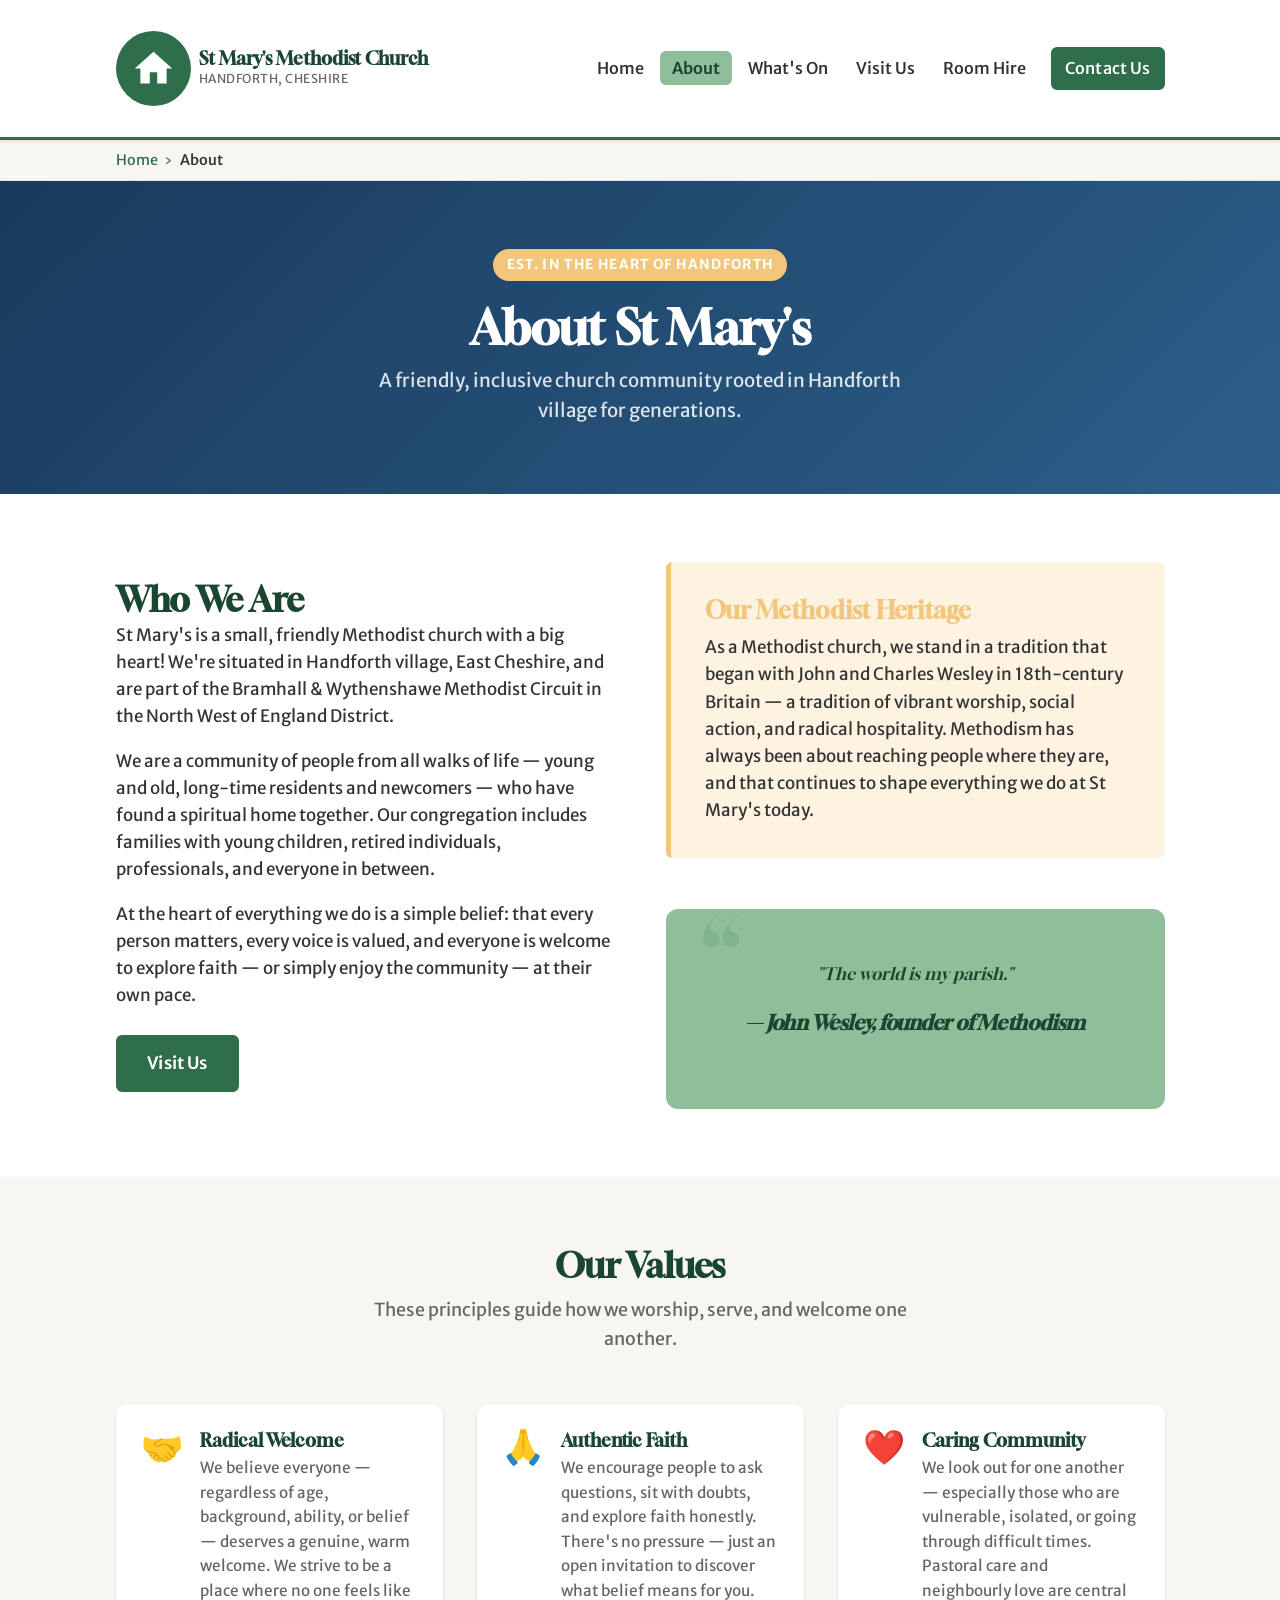
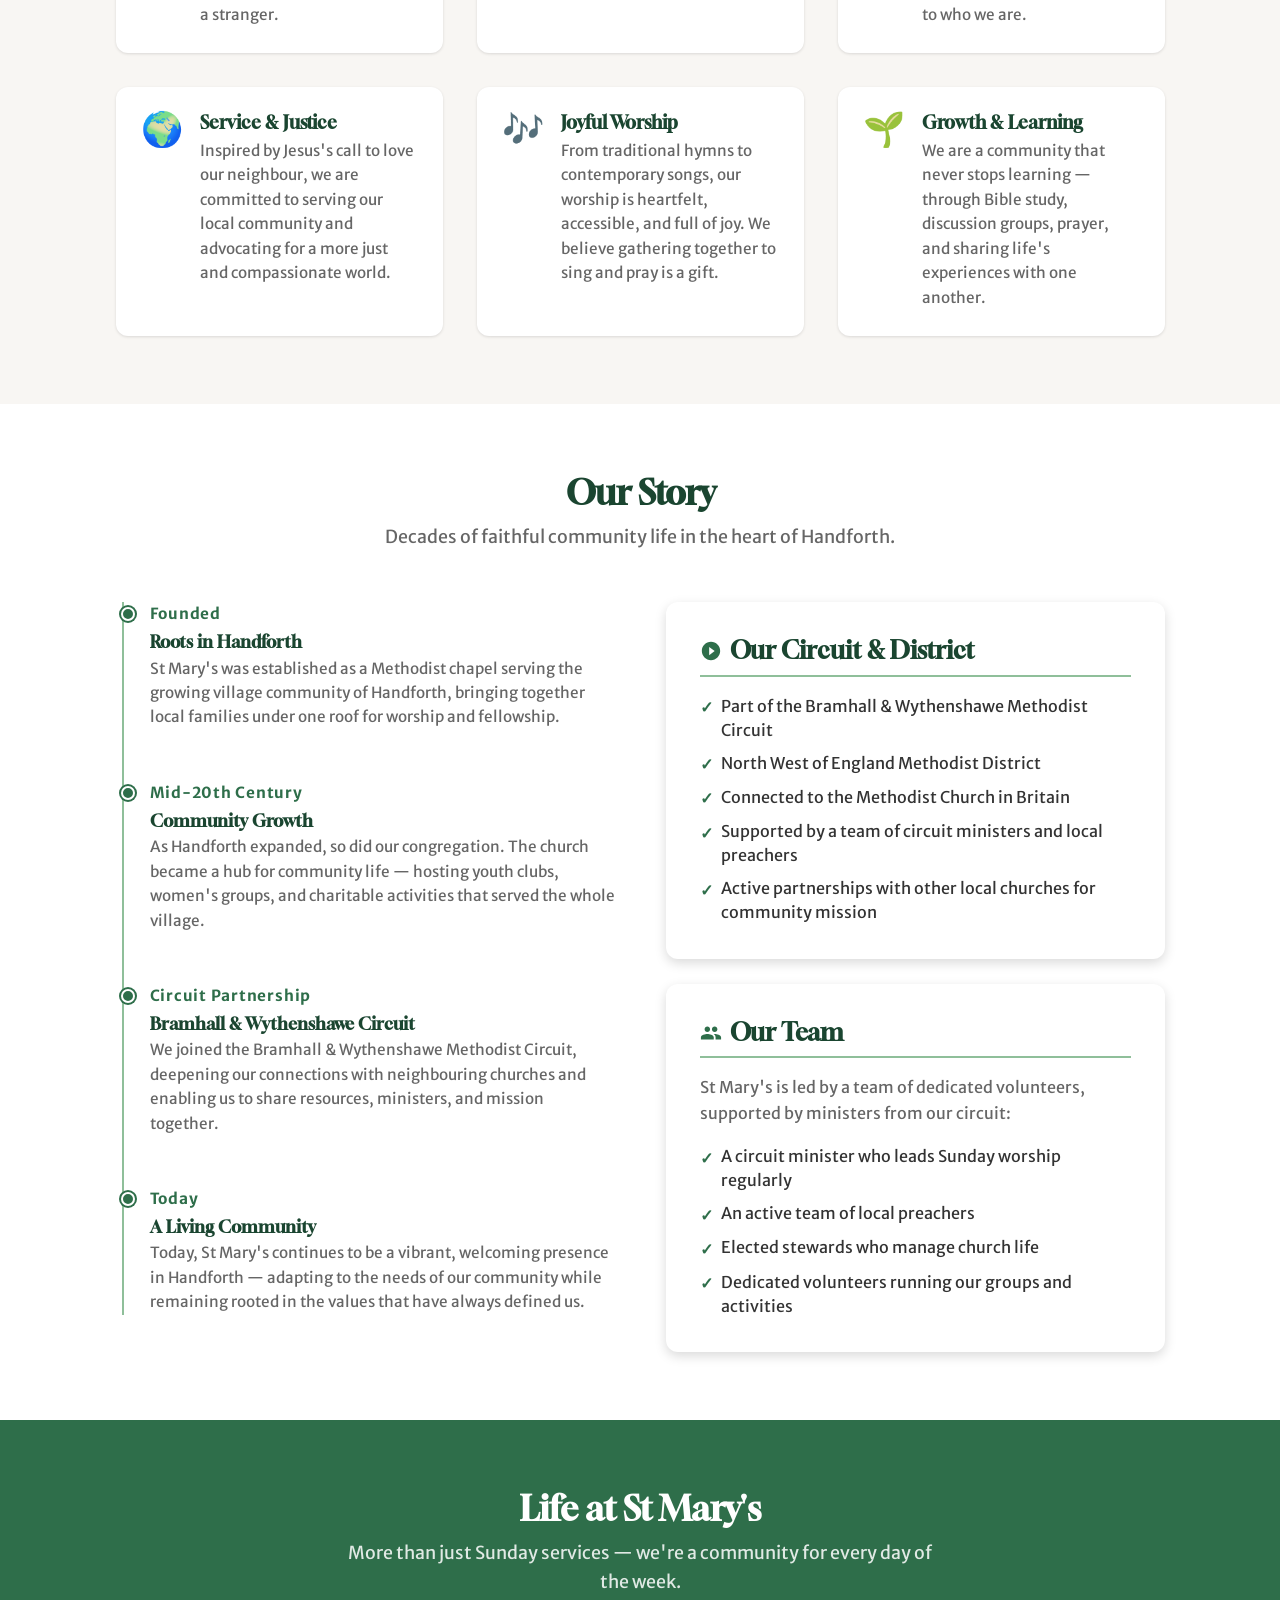
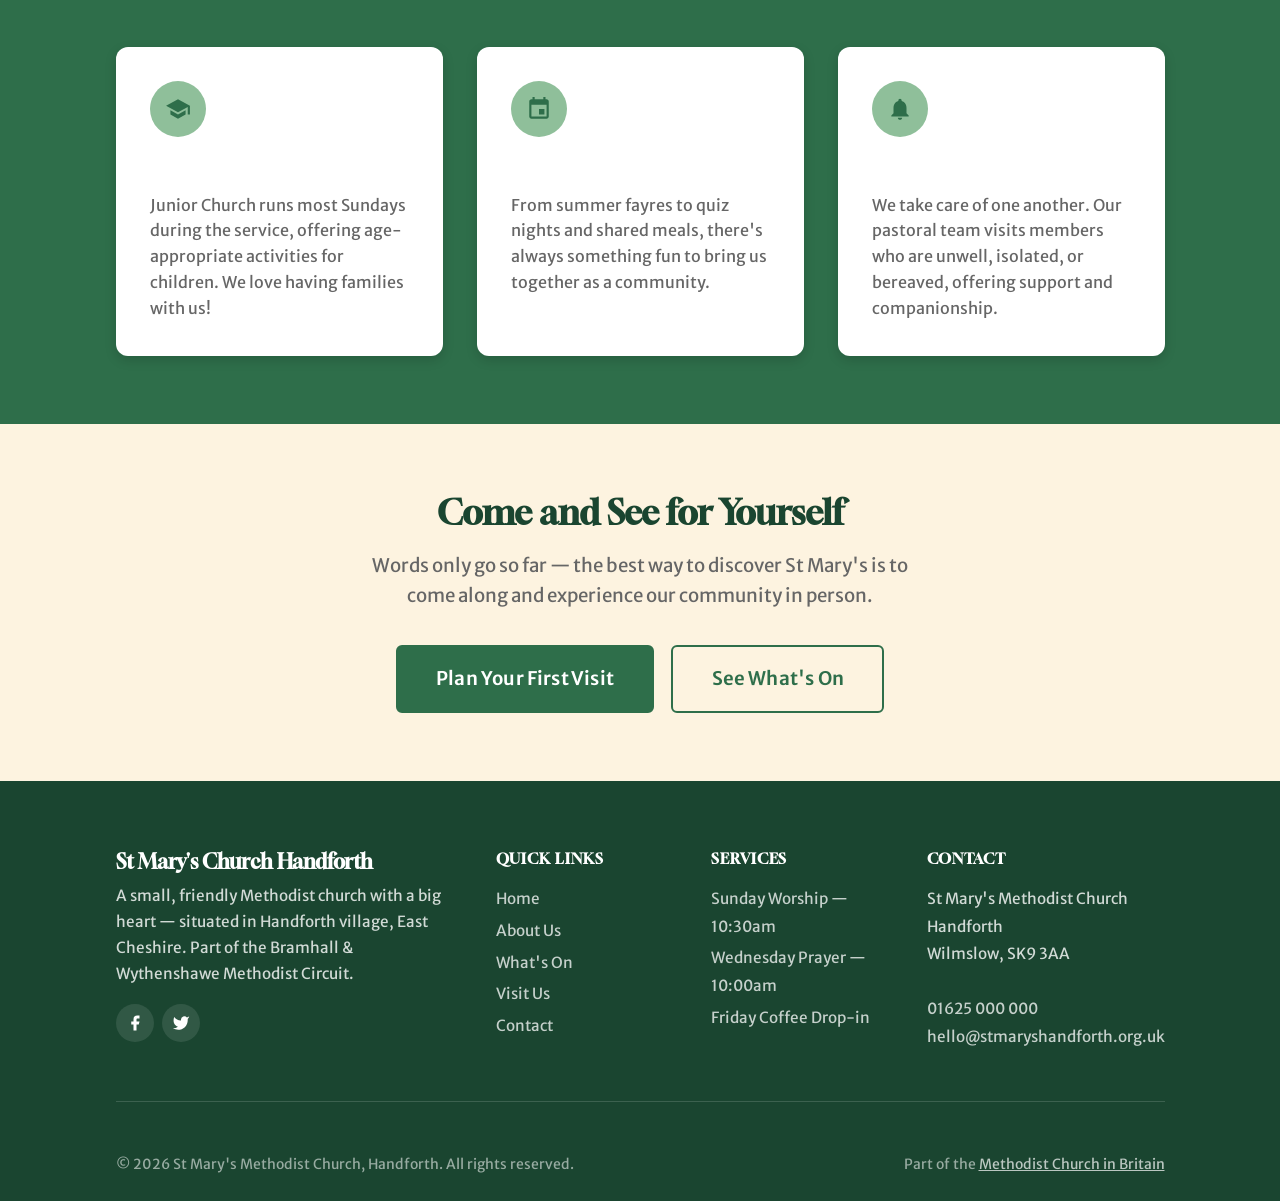
==== commit 7a103a8b: "Update README with website redesign details and technical documentation" ====
--- a/about.html
+++ b/about.html
@@ -3,8 +3,10 @@
 <head>
   <meta charset="UTF-8">
   <meta name="viewport" content="width=device-width, initial-scale=1.0">
-  <meta name="description" content="Learn about St Mary's Church Handforth — our history, values, and the welcoming community we have built together in East Cheshire.">
-  <title>About Us | St Mary's Church Handforth</title>
+  <meta name="description" content="Learn about St Mary's Methodist Church Handforth — our history, values, and the welcoming community we have built together in East Cheshire.">
+  <title>About Us | St Mary's Methodist Church Handforth</title>
+  <link rel="preconnect" href="https://fonts.googleapis.com">
+  <link rel="preconnect" href="https://fonts.gstatic.com" crossorigin>
   <link rel="stylesheet" href="css/style.css">
 </head>
 <body>
@@ -15,14 +17,14 @@
   <!-- Navigation -->
   <nav class="site-nav" aria-label="Main navigation">
     <div class="nav-inner">
-      <a href="index.html" class="nav-brand" aria-label="St Mary's Church Handforth — Home">
+      <a href="index.html" class="nav-brand" aria-label="St Mary's Methodist Church Handforth — Home">
         <div class="nav-brand-icon" aria-hidden="true">
           <svg viewBox="0 0 24 24" xmlns="http://www.w3.org/2000/svg" aria-hidden="true">
             <path d="M10 20v-6h4v6h5v-8h3L12 3 2 12h3v8z"/>
           </svg>
         </div>
         <div class="nav-brand-text">
-          <strong>St Mary's Church</strong>
+          <strong>St Mary's Methodist Church</strong>
           <span>Handforth, Cheshire</span>
         </div>
       </a>
@@ -38,7 +40,8 @@
         <li><a href="about.html" class="active" aria-current="page">About</a></li>
         <li><a href="whats-on.html">What's On</a></li>
         <li><a href="visit.html">Visit Us</a></li>
-        <li><a href="contact.html" class="btn btn--primary nav-cta">Contact Us</a></li>
+        <li><a href="room-hire.html">Room Hire</a></li>
+        <li><a href="contact.html" class="btn btn--primary nav-cta" style="color: white;">Contact Us</a></li>
       </ul>
     </div>
   </nav>
--- a/css/style.css
+++ b/css/style.css
@@ -2,16 +2,19 @@
    St Mary's Church Handforth - Main Stylesheet
    ========================================================================== */
 
+/* Google Fonts Import */
+@import url('https://fonts.googleapis.com/css2?family=Gloock&family=Merriweather+Sans:wght@400;500;600;700&display=swap');
+
 /* --------------------------------------------------------------------------
    CSS Custom Properties (Design Tokens)
    -------------------------------------------------------------------------- */
 :root {
   /* Colours */
-  --colour-primary:     #2c5f8a;   /* Deep church blue */
-  --colour-primary-dk:  #1e4368;
-  --colour-primary-lt:  #e8f1f8;
-  --colour-accent:      #c9973a;   /* Warm gold */
-  --colour-accent-lt:   #f5e9d5;
+  --colour-primary:     #2E6E4A;   /* Amazon Green */
+  --colour-primary-dk:  #1a4530;   /* Dark green */
+  --colour-primary-lt:  #8FBF9A;   /* Summer Green */
+  --colour-accent:      #F2C77D;   /* Golden Sand */
+  --colour-accent-lt:   #fdf3e0;
   --colour-white:       #ffffff;
   --colour-off-white:   #f8f6f3;
   --colour-light-grey:  #e9e6e1;
@@ -21,10 +24,14 @@
   --colour-text-muted:  #666666;
   --colour-success:     #2e7d32;
   --colour-error:       #c62828;
+  --colour-amazon:      #2E6E4A;
+  --colour-summer-green: #8FBF9A;
+  --colour-golden-sand: #F2C77D;
+  --colour-danube:      #6B9CD6;
 
   /* Typography */
-  --font-heading:  'Georgia', 'Times New Roman', serif;
-  --font-body:     'Segoe UI', Arial, Helvetica, sans-serif;
+  --font-heading:  'Gloock', 'Georgia', 'Times New Roman', serif;
+  --font-body:     'Merriweather Sans', 'Segoe UI', Arial, Helvetica, sans-serif;
 
   /* Spacing */
   --space-xs:   0.25rem;
@@ -37,7 +44,7 @@
 
   /* Sizes */
   --max-width:          1100px;
-  --nav-height:         70px;
+  --nav-height:         140px;
   --border-radius:      6px;
   --border-radius-lg:   12px;
 
@@ -323,8 +330,8 @@
 }
 
 .nav-brand-icon {
-  width: 40px;
-  height: 40px;
+  width: 75px;
+  height: 75px;
   background-color: var(--colour-primary);
   border-radius: 50%;
   display: flex;
@@ -334,8 +341,8 @@
 }
 
 .nav-brand-icon svg {
-  width: 22px;
-  height: 22px;
+  width: 45px;
+  height: 45px;
   fill: var(--colour-white);
 }
 
@@ -483,7 +490,7 @@
    -------------------------------------------------------------------------- */
 .hero {
   position: relative;
-  min-height: 520px;
+  min-height: 900px;
   display: flex;
   align-items: center;
   background-color: var(--colour-primary-dk);
@@ -520,7 +527,7 @@
 
 .hero-content {
   position: relative;
-  z-index: 1;
+  z-index: 10;
   max-width: var(--max-width);
   margin: 0 auto;
   padding: var(--space-3xl) var(--space-lg);
@@ -544,6 +551,7 @@
   color: var(--colour-white);
   max-width: 680px;
   margin-bottom: var(--space-lg);
+  text-shadow: 0 2px 8px rgba(0, 0, 0, 0.6);
 }
 
 .hero-subtitle {
@@ -552,12 +560,80 @@
   max-width: 560px;
   margin-bottom: var(--space-xl);
   line-height: 1.65;
+  text-shadow: 0 1px 4px rgba(0, 0, 0, 0.5);
 }
 
 .hero-actions {
   display: flex;
   gap: var(--space-md);
   flex-wrap: wrap;
+}
+
+/* Hero Carousel */
+.hero-carousel {
+  position: absolute;
+  inset: 0;
+  z-index: 0;
+  overflow: hidden;
+}
+
+.hero-carousel::before {
+  content: '';
+  position: absolute;
+  inset: 0;
+  background-color: rgba(0, 0, 0, 0.6);
+  z-index: 5;
+}
+
+.carousel-slides {
+  position: relative;
+  width: 100%;
+  height: 100%;
+}
+
+.carousel-slide {
+  position: absolute;
+  inset: 0;
+  width: 100%;
+  height: 100%;
+  object-fit: cover;
+  object-position: center;
+  opacity: 0;
+  transition: opacity 0.8s ease-in-out;
+}
+
+.carousel-slide.active {
+  opacity: 0.85;
+}
+
+.carousel-dots {
+  position: absolute;
+  bottom: var(--space-lg);
+  left: 50%;
+  transform: translateX(-50%);
+  z-index: 2;
+  display: flex;
+  gap: var(--space-sm);
+}
+
+.dot {
+  width: 12px;
+  height: 12px;
+  border-radius: 50%;
+  border: 2px solid rgba(255,255,255,0.5);
+  background-color: transparent;
+  cursor: pointer;
+  transition: background-color 0.3s ease, border-color 0.3s ease;
+  padding: 0;
+}
+
+.dot:hover {
+  border-color: rgba(255,255,255,0.8);
+}
+
+.dot.active {
+  background-color: rgba(255,255,255,0.9);
+  border-color: rgba(255,255,255,0.9);
 }
 
 /* Page Hero (smaller, for inner pages) */
